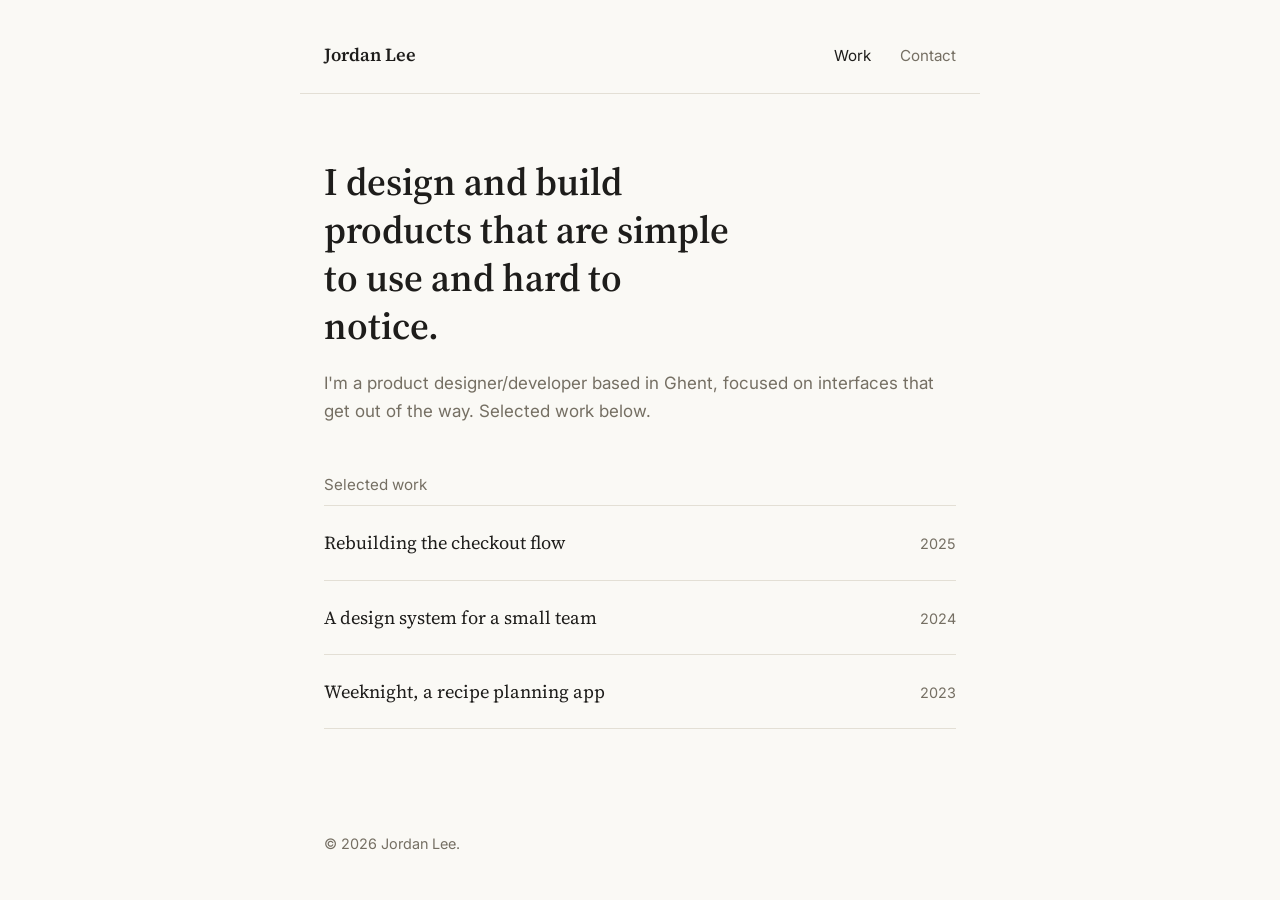
==== index.html @ cbea2465 "first commit" ====
<!DOCTYPE html>
<html lang="en">
<head>
  <meta charset="UTF-8" />
  <meta name="viewport" content="width=device-width, initial-scale=1.0" />
  <title>Jordan Lee — Portfolio</title>
  <link rel="stylesheet" href="style.css" />
  <link rel="preconnect" href="https://fonts.googleapis.com" />
  <link rel="preconnect" href="https://fonts.gstatic.com" crossorigin />
  <link
    href="https://fonts.googleapis.com/css2?family=Inter:wght@400;500;600&family=Source+Serif+4:opsz,wght@8..60,500;8..60,600&display=swap"
    rel="stylesheet"
  />
</head>
<body>

  <header class="site-header">
    <a href="index.html" class="name">Jordan Lee</a>
    <nav>
      <a href="index.html" class="active">Work</a>
      <a href="mailto:hello@jordanlee.com">Contact</a>
    </nav>
  </header>

  <main class="page">

    <section class="intro">
      <h1>I design and build products that are simple to use and hard to notice.</h1>
      <p>
        I'm a product designer/developer based in Ghent, focused on interfaces
        that get out of the way. Selected work below.
      </p>
    </section>

    <p class="section-label">Selected work</p>
    <ul class="project-list">
      <li>
        <a href="project.html">
          <span class="project-title">Rebuilding the checkout flow</span>
          <span class="project-year">2025</span>
        </a>
      </li>
      <li>
        <a href="project.html">
          <span class="project-title">A design system for a small team</span>
          <span class="project-year">2024</span>
        </a>
      </li>
      <li>
        <a href="project.html">
          <span class="project-title">Weeknight, a recipe planning app</span>
          <span class="project-year">2023</span>
        </a>
      </li>
    </ul>

  </main>

  <footer class="site-footer">
    <p>&copy; 2026 Jordan Lee.</p>
  </footer>

</body>
</html>
---- style.css ----
/* ============================================
   Portfolio — shared styles
   Palette: paper background, deep forest accent
   Type: Source Serif 4 (headings) + Inter (body)
   ============================================ */

:root {
  --bg: #faf9f5;
  --ink: #1e1d1b;
  --muted: #756f63;
  --accent: #37493f;
  --border: #e3dfd5;
  --max-width: 680px;

  --font-serif: "Source Serif 4", Georgia, "Times New Roman", serif;
  --font-sans: "Inter", -apple-system, BlinkMacSystemFont, "Segoe UI", sans-serif;
}

* {
  box-sizing: border-box;
}

html {
  scroll-behavior: smooth;
}

body {
  margin: 0;
  background: var(--bg);
  color: var(--ink);
  font-family: var(--font-sans);
  font-size: 17px;
  line-height: 1.6;
  -webkit-font-smoothing: antialiased;
}

a {
  color: inherit;
}

/* Visible keyboard focus, everywhere */
a:focus-visible,
button:focus-visible {
  outline: 2px solid var(--accent);
  outline-offset: 3px;
}

/* ---------- Layout shell ---------- */

.page {
  max-width: var(--max-width);
  margin: 0 auto;
  padding: 0 24px;
}

header.site-header {
  display: flex;
  align-items: baseline;
  justify-content: space-between;
  max-width: var(--max-width);
  margin: 0 auto;
  padding: 40px 24px 24px;
  border-bottom: 1px solid var(--border);
}

.site-header .name {
  font-family: var(--font-serif);
  font-size: 1.15rem;
  font-weight: 600;
  text-decoration: none;
}

.site-header nav a {
  margin-left: 24px;
  font-size: 0.95rem;
  text-decoration: none;
  color: var(--muted);
  transition: color 0.15s ease;
}

.site-header nav a:hover,
.site-header nav a.active {
  color: var(--ink);
}

/* ---------- Home page ---------- */

.intro {
  padding: 64px 0 48px;
}

.intro h1 {
  font-family: var(--font-serif);
  font-weight: 600;
  font-size: clamp(1.8rem, 4vw, 2.4rem);
  line-height: 1.25;
  margin: 0 0 20px;
  max-width: 22ch;
}

.intro p {
  color: var(--muted);
  max-width: 56ch;
  margin: 0;
}

.section-label {
  font-family: var(--font-sans);
  font-size: 0.95rem;
  color: var(--muted);
  margin: 0 0 8px;
}

.project-list {
  list-style: none;
  margin: 0 0 64px;
  padding: 0;
  border-top: 1px solid var(--border);
}

.project-list li {
  border-bottom: 1px solid var(--border);
}

.project-list a {
  display: flex;
  align-items: baseline;
  justify-content: space-between;
  gap: 24px;
  padding: 22px 0;
  text-decoration: none;
}

.project-list .project-title {
  font-family: var(--font-serif);
  font-size: 1.15rem;
  color: var(--ink);
}

.project-list .project-year {
  font-size: 0.9rem;
  color: var(--muted);
  white-space: nowrap;
}

.project-list a:hover .project-title {
  color: var(--accent);
}

footer.site-footer {
  max-width: var(--max-width);
  margin: 0 auto;
  padding: 24px;
  color: var(--muted);
  font-size: 0.9rem;
}

/* ---------- Project page ---------- */

.project-hero {
  padding: 56px 0 32px;
  border-bottom: 1px solid var(--border);
}

.back-link {
  display: inline-block;
  font-size: 0.9rem;
  color: var(--muted);
  text-decoration: none;
  margin-bottom: 24px;
}

.back-link:hover {
  color: var(--ink);
}

.project-hero h1 {
  font-family: var(--font-serif);
  font-weight: 600;
  font-size: clamp(1.9rem, 5vw, 2.6rem);
  line-height: 1.2;
  margin: 0 0 20px;
}

.project-meta {
  display: flex;
  flex-wrap: wrap;
  gap: 8px 28px;
  padding: 0;
  margin: 0;
  list-style: none;
}

.project-meta li {
  font-size: 0.9rem;
}

.project-meta .meta-label {
  color: var(--muted);
  margin-right: 6px;
}

.project-body {
  padding: 40px 0 64px;
}

.project-body h2 {
  font-family: var(--font-serif);
  font-size: 1.3rem;
  font-weight: 600;
  margin: 40px 0 12px;
}

.project-body h2:first-child {
  margin-top: 0;
}

.project-body p {
  margin: 0 0 16px;
}

.project-image {
  width: 100%;
  aspect-ratio: 16 / 10;
  background: var(--border);
  border-radius: 4px;
  margin: 32px 0;
  display: flex;
  align-items: center;
  justify-content: center;
  color: var(--muted);
  font-size: 0.9rem;
}

/* ---------- Responsive ---------- */

@media (max-width: 480px) {
  header.site-header {
    flex-direction: column;
    align-items: flex-start;
    gap: 12px;
  }

  .site-header nav a:first-child {
    margin-left: 0;
  }

  .project-list a {
    flex-direction: column;
    gap: 4px;
  }
}

/* Respect reduced-motion preference */
@media (prefers-reduced-motion: reduce) {
  html {
    scroll-behavior: auto;
  }
  * {
    transition: none !important;
  }
}
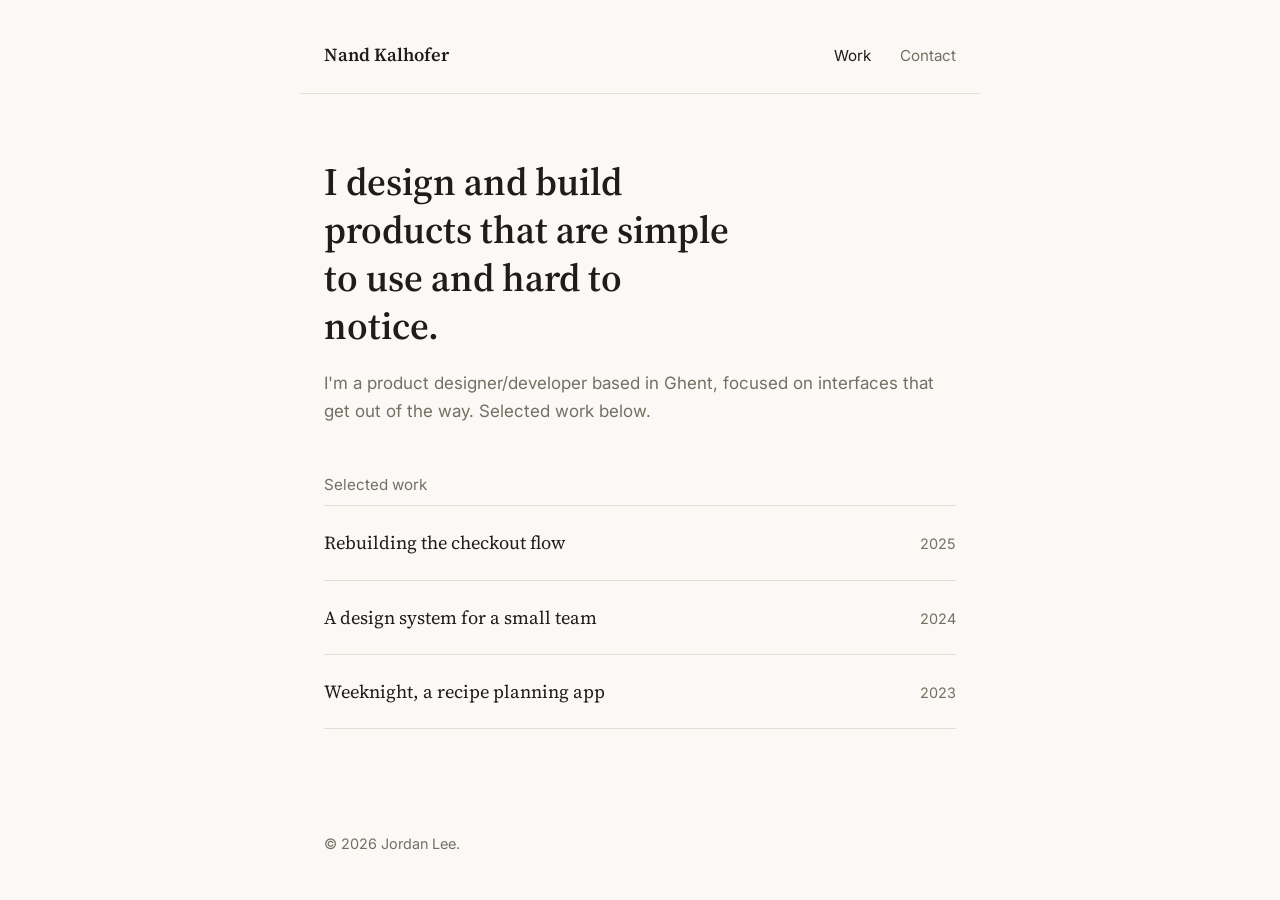
==== commit af3de7ed: "Changed name from Lee to Nand" ====
--- a/index.html
+++ b/index.html
@@ -3,7 +3,7 @@
 <head>
   <meta charset="UTF-8" />
   <meta name="viewport" content="width=device-width, initial-scale=1.0" />
-  <title>Jordan Lee — Portfolio</title>
+  <title>Nand Kalhofer - Portfolio</title>
   <link rel="stylesheet" href="style.css" />
   <link rel="preconnect" href="https://fonts.googleapis.com" />
   <link rel="preconnect" href="https://fonts.gstatic.com" crossorigin />
@@ -15,10 +15,10 @@
 <body>
 
   <header class="site-header">
-    <a href="index.html" class="name">Jordan Lee</a>
+    <a href="index.html" class="name">Nand Kalhofer</a>
     <nav>
       <a href="index.html" class="active">Work</a>
-      <a href="mailto:hello@jordanlee.com">Contact</a>
+      <a href="mailto:hello@nandkalhofer.com">Contact</a>
     </nav>
   </header>
 
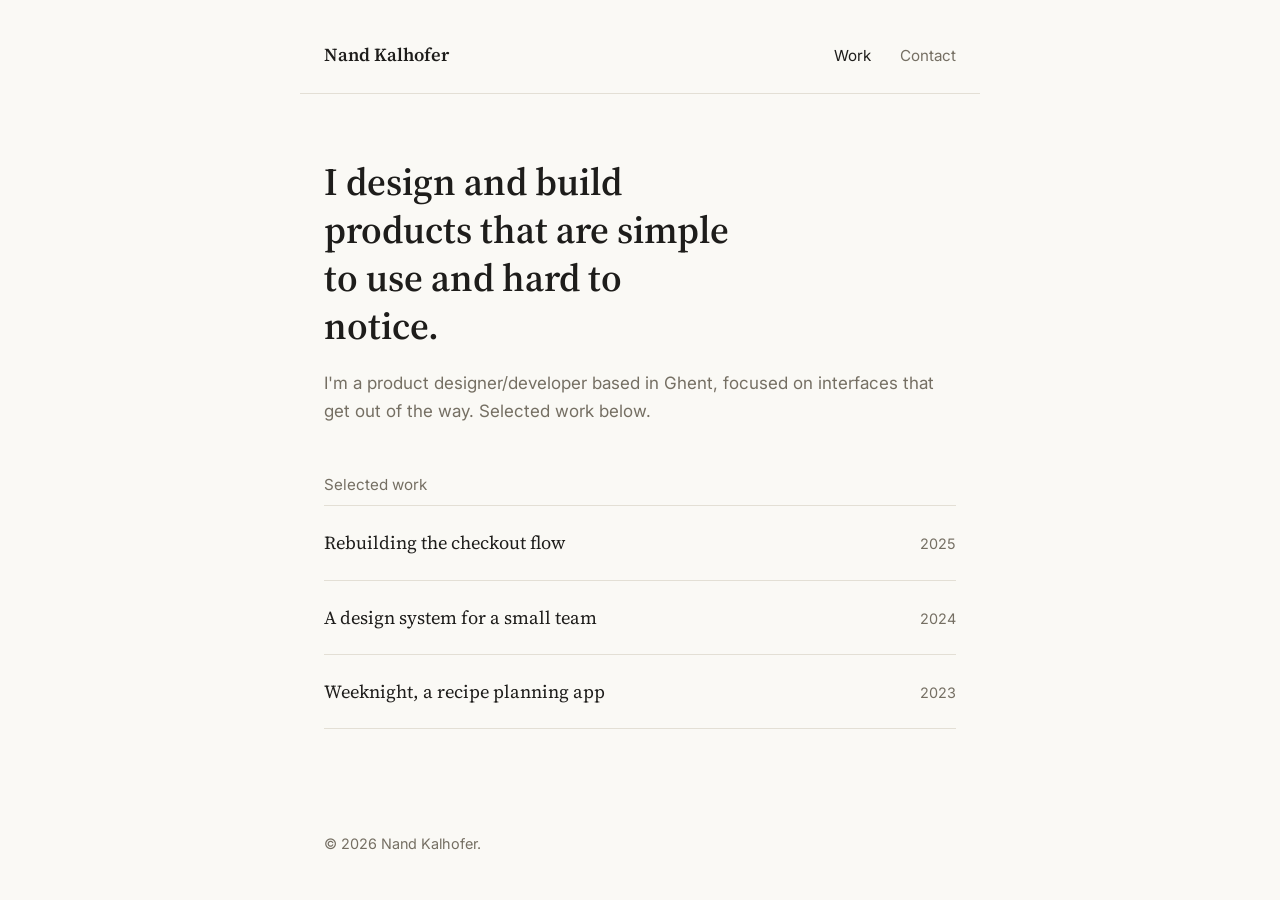
==== commit 8f3685c8: "Changed footnote" ====
--- a/index.html
+++ b/index.html
@@ -57,7 +57,7 @@
   </main>
 
   <footer class="site-footer">
-    <p>&copy; 2026 Jordan Lee.</p>
+    <p>&copy; 2026 Nand Kalhofer.</p>
   </footer>
 
 </body>
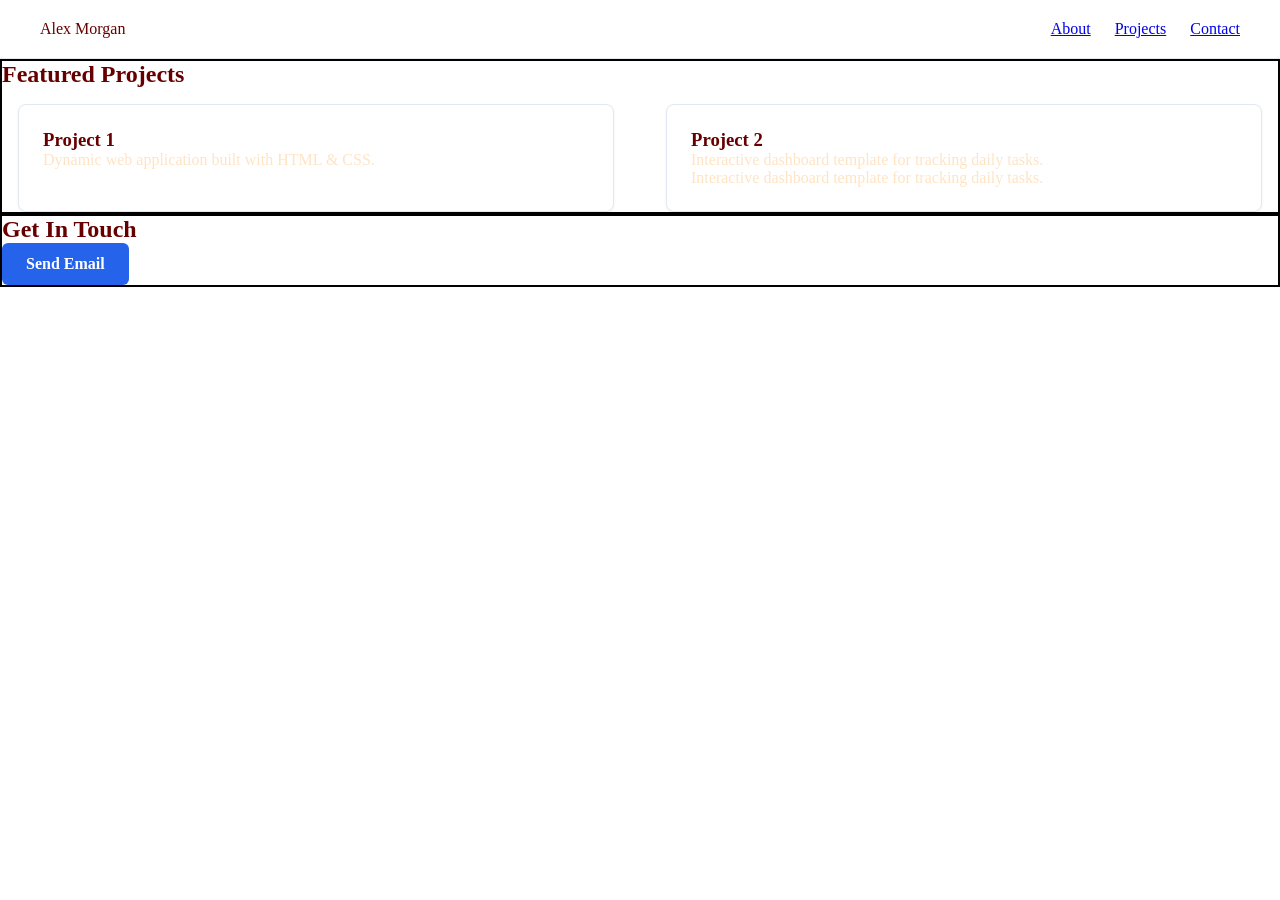
==== commit 56585a39: "added first pic" ====
--- a/index.html
+++ b/index.html
@@ -1,64 +1,37 @@
 <!DOCTYPE html>
-<html lang="en">
 <head>
-  <meta charset="UTF-8" />
-  <meta name="viewport" content="width=device-width, initial-scale=1.0" />
-  <title>Nand Kalhofer - Portfolio</title>
-  <link rel="stylesheet" href="style.css" />
-  <link rel="preconnect" href="https://fonts.googleapis.com" />
-  <link rel="preconnect" href="https://fonts.gstatic.com" crossorigin />
-  <link
-    href="https://fonts.googleapis.com/css2?family=Inter:wght@400;500;600&family=Source+Serif+4:opsz,wght@8..60,500;8..60,600&display=swap"
-    rel="stylesheet"
-  />
+  <link rel="stylesheet" href="style.css">
 </head>
 <body>
-
-  <header class="site-header">
-    <a href="index.html" class="name">Nand Kalhofer</a>
+  <header class="navbar">
+    <div class="logo">Alex Morgan</div>
     <nav>
-      <a href="index.html" class="active">Work</a>
-      <a href="mailto:hello@nandkalhofer.com">Contact</a>
+      <a href="#about">About</a>
+      <a href="#projects">Projects</a>
+      <a href="#contact">Contact</a>
     </nav>
   </header>
 
-  <main class="page">
+  <section id="projects" class="container">
+    <h2>Featured Projects</h2>
+    <div class="card-grid">
+      <div class="project-card">
+        <h3>Project 1</h3>
+        <p>Dynamic web application built with HTML & CSS.</p>
+      </div>
+      <div class="project-card">
+        <h3>Project 2</h3>
+        <div class="image">
+              <p>Interactive dashboard template for tracking daily tasks.</p>
+        </div>
+        <p>Interactive dashboard template for tracking daily tasks.</p>
+      </div>
+    </div>
+  </section>
 
-    <section class="intro">
-      <h1>I design and build products that are simple to use and hard to notice.</h1>
-      <p>
-        I'm a product designer/developer based in Ghent, focused on interfaces
-        that get out of the way. Selected work below.
-      </p>
-    </section>
+  <section class="container">
+    <h2>Get In Touch</h2>
+    <a href="mailto:alex@example.com" class="btn">Send Email</a>
+  </section>
 
-    <p class="section-label">Selected work</p>
-    <ul class="project-list">
-      <li>
-        <a href="project.html">
-          <span class="project-title">Rebuilding the checkout flow</span>
-          <span class="project-year">2025</span>
-        </a>
-      </li>
-      <li>
-        <a href="project.html">
-          <span class="project-title">A design system for a small team</span>
-          <span class="project-year">2024</span>
-        </a>
-      </li>
-      <li>
-        <a href="project.html">
-          <span class="project-title">Weeknight, a recipe planning app</span>
-          <span class="project-year">2023</span>
-        </a>
-      </li>
-    </ul>
-
-  </main>
-
-  <footer class="site-footer">
-    <p>&copy; 2026 Nand Kalhofer.</p>
-  </footer>
-
-</body>
-</html>
+</body>
--- a/style.css
+++ b/style.css
@@ -1,262 +1,72 @@
-/* ============================================
-   Portfolio — shared styles
-   Palette: paper background, deep forest accent
-   Type: Source Serif 4 (headings) + Inter (body)
-   ============================================ */
-
-:root {
-  --bg: #faf9f5;
-  --ink: #1e1d1b;
-  --muted: #756f63;
-  --accent: #37493f;
-  --border: #e3dfd5;
-  --max-width: 680px;
-
-  --font-serif: "Source Serif 4", Georgia, "Times New Roman", serif;
-  --font-sans: "Inter", -apple-system, BlinkMacSystemFont, "Segoe UI", sans-serif;
+*{
+    margin: 0;
+    padding: 0;
+    box-sizing: border-box;
 }
 
-* {
-  box-sizing: border-box;
+body{
+    color: #660000;
 }
 
-html {
-  scroll-behavior: smooth;
+p{
+    color:bisque;
 }
 
-body {
-  margin: 0;
-  background: var(--bg);
-  color: var(--ink);
-  font-family: var(--font-sans);
-  font-size: 17px;
-  line-height: 1.6;
-  -webkit-font-smoothing: antialiased;
+
+section{
+    border: 2px solid black;
 }
 
-a {
-  color: inherit;
+/* Project Cards using Box Model spacing */
+.project-card {
+    background-color: #ffffff;
+    border: 1px solid #e2e8f0;
+    border-radius: 8px;
+    padding: 24px;
+    margin: 16px;
+    box-shadow: 0 1px 3px rgba(0,0,0,0.05);
 }
 
-/* Visible keyboard focus, everywhere */
-a:focus-visible,
-button:focus-visible {
-  outline: 2px solid var(--accent);
-  outline-offset: 3px;
+.profile-img, .project-gif {
+  width: 100%;
+  max-width: 300px;
+  height: auto;
+  border-radius: 12px;
 }
 
-/* ---------- Layout shell ---------- */
-
-.page {
-  max-width: var(--max-width);
-  margin: 0 auto;
-  padding: 0 24px;
+/* Call to Action Button Styling */
+.btn {
+    display: inline-block;
+    background-color: #2563eb;
+    color: #ffffff;
+    padding: 12px 24px;
+    border-radius: 6px;
+    text-decoration: none;
+    font-weight: 600;
+    transition: background-color 0.2s ease;
 }
 
-header.site-header {
+/* Flexbox Navbar Header */
+.navbar {
   display: flex;
-  align-items: baseline;
   justify-content: space-between;
-  max-width: var(--max-width);
-  margin: 0 auto;
-  padding: 40px 24px 24px;
-  border-bottom: 1px solid var(--border);
+  align-items: center;
+  background-color: #ffffff;
+  padding: 20px 40px;
+  border-bottom: 1px solid #e2e8f0;
 }
 
-.site-header .name {
-  font-family: var(--font-serif);
-  font-size: 1.15rem;
-  font-weight: 600;
-  text-decoration: none;
+.navbar nav a {
+  margin-left: 20px;
 }
 
-.site-header nav a {
-  margin-left: 24px;
-  font-size: 0.95rem;
-  text-decoration: none;
-  color: var(--muted);
-  transition: color 0.15s ease;
+/* Flexbox Project Card Grid */
+.card-grid {
+  display: flex;
+  gap: 20px; /* Space between flex items */
 }
 
-.site-header nav a:hover,
-.site-header nav a.active {
-  color: var(--ink);
-}
-
-/* ---------- Home page ---------- */
-
-.intro {
-  padding: 64px 0 48px;
-}
-
-.intro h1 {
-  font-family: var(--font-serif);
-  font-weight: 600;
-  font-size: clamp(1.8rem, 4vw, 2.4rem);
-  line-height: 1.25;
-  margin: 0 0 20px;
-  max-width: 22ch;
-}
-
-.intro p {
-  color: var(--muted);
-  max-width: 56ch;
-  margin: 0;
-}
-
-.section-label {
-  font-family: var(--font-sans);
-  font-size: 0.95rem;
-  color: var(--muted);
-  margin: 0 0 8px;
-}
-
-.project-list {
-  list-style: none;
-  margin: 0 0 64px;
-  padding: 0;
-  border-top: 1px solid var(--border);
-}
-
-.project-list li {
-  border-bottom: 1px solid var(--border);
-}
-
-.project-list a {
-  display: flex;
-  align-items: baseline;
-  justify-content: space-between;
-  gap: 24px;
-  padding: 22px 0;
-  text-decoration: none;
-}
-
-.project-list .project-title {
-  font-family: var(--font-serif);
-  font-size: 1.15rem;
-  color: var(--ink);
-}
-
-.project-list .project-year {
-  font-size: 0.9rem;
-  color: var(--muted);
-  white-space: nowrap;
-}
-
-.project-list a:hover .project-title {
-  color: var(--accent);
-}
-
-footer.site-footer {
-  max-width: var(--max-width);
-  margin: 0 auto;
-  padding: 24px;
-  color: var(--muted);
-  font-size: 0.9rem;
-}
-
-/* ---------- Project page ---------- */
-
-.project-hero {
-  padding: 56px 0 32px;
-  border-bottom: 1px solid var(--border);
-}
-
-.back-link {
-  display: inline-block;
-  font-size: 0.9rem;
-  color: var(--muted);
-  text-decoration: none;
-  margin-bottom: 24px;
-}
-
-.back-link:hover {
-  color: var(--ink);
-}
-
-.project-hero h1 {
-  font-family: var(--font-serif);
-  font-weight: 600;
-  font-size: clamp(1.9rem, 5vw, 2.6rem);
-  line-height: 1.2;
-  margin: 0 0 20px;
-}
-
-.project-meta {
-  display: flex;
-  flex-wrap: wrap;
-  gap: 8px 28px;
-  padding: 0;
-  margin: 0;
-  list-style: none;
-}
-
-.project-meta li {
-  font-size: 0.9rem;
-}
-
-.project-meta .meta-label {
-  color: var(--muted);
-  margin-right: 6px;
-}
-
-.project-body {
-  padding: 40px 0 64px;
-}
-
-.project-body h2 {
-  font-family: var(--font-serif);
-  font-size: 1.3rem;
-  font-weight: 600;
-  margin: 40px 0 12px;
-}
-
-.project-body h2:first-child {
-  margin-top: 0;
-}
-
-.project-body p {
-  margin: 0 0 16px;
-}
-
-.project-image {
-  width: 100%;
-  aspect-ratio: 16 / 10;
-  background: var(--border);
-  border-radius: 4px;
-  margin: 32px 0;
-  display: flex;
-  align-items: center;
-  justify-content: center;
-  color: var(--muted);
-  font-size: 0.9rem;
-}
-
-/* ---------- Responsive ---------- */
-
-@media (max-width: 480px) {
-  header.site-header {
-    flex-direction: column;
-    align-items: flex-start;
-    gap: 12px;
-  }
-
-  .site-header nav a:first-child {
-    margin-left: 0;
-  }
-
-  .project-list a {
-    flex-direction: column;
-    gap: 4px;
-  }
-}
-
-/* Respect reduced-motion preference */
-@media (prefers-reduced-motion: reduce) {
-  html {
-    scroll-behavior: auto;
-  }
-  * {
-    transition: none !important;
-  }
-}
+.card-grid .project-card {
+  flex: 1; /* Makes all cards take equal width */
+  margin-bottom: 0;
+}
